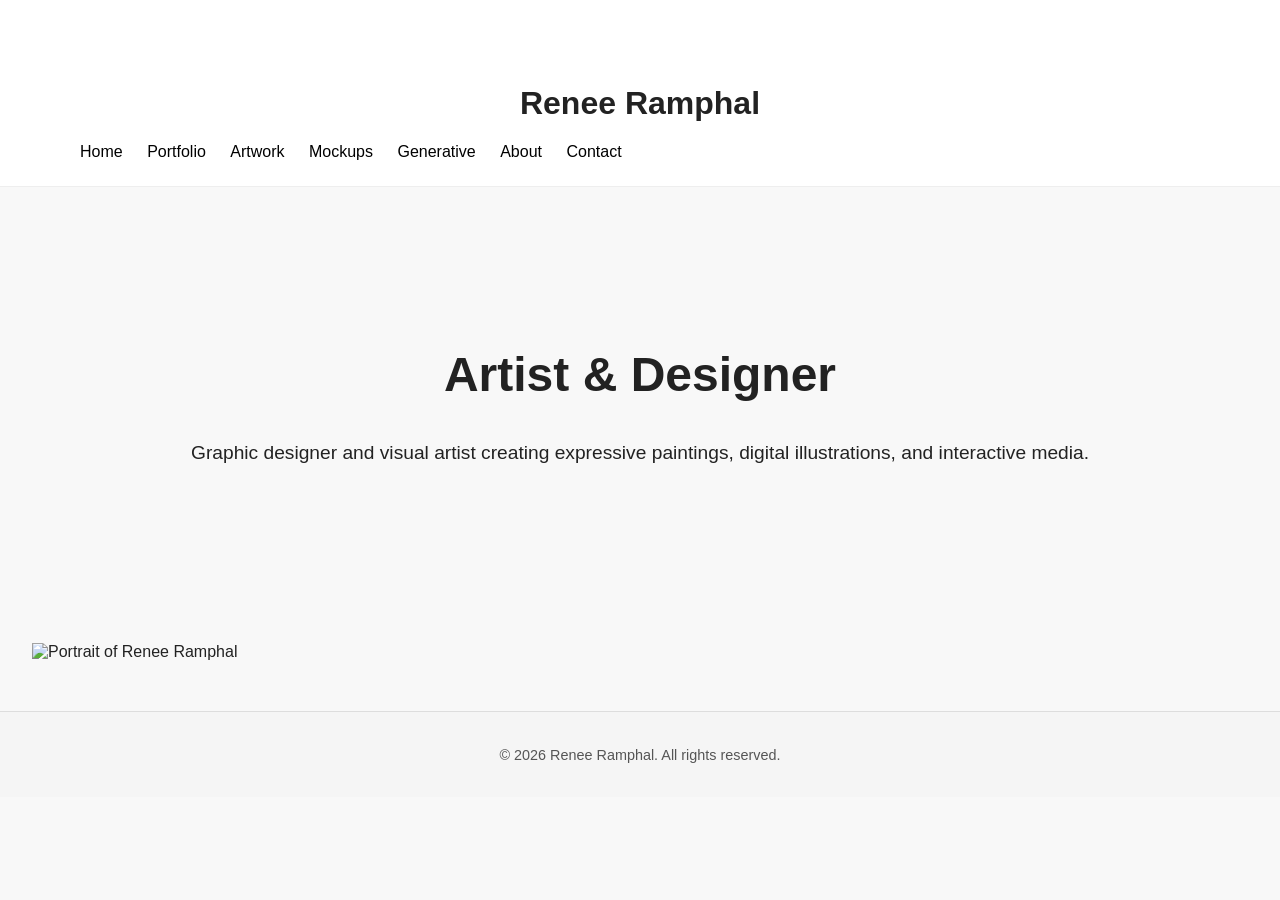
==== index.html @ 3d09b93d "Add files via upload" ====
<!DOCTYPE html>
<html lang="en">
<head>
    <meta charset="UTF-8">
    <meta name="viewport" content="width=device-width, initial-scale=1.0">
    <title> Renee Ramphal | Artist</title>
    <link rel="stylesheet" href="css/style.css">
</head>

<body>

<header>
    <h1>Renee Ramphal</h1>
    <nav>
        <a href="index.html">Home</a>
        <a href="portfolio.html">Portfolio</a>
        <a href="artworks.html">Artwork</a>
        <a href="mockups.html">Mockups</a>
        <a href="generative.html">Generative</a>
        <a href="about.html">About</a>
        <a href="contact.html">Contact</a>
    </nav>
</header>

<section class="hero">
    <h2>Artist & Designer</h2>
<p>Graphic designer and visual artist creating expressive paintings, digital illustrations, and interactive media.</p>
</section>
<section class="hero-image">
    <img src="images/artfitti_logo_BUBBLE2-14 copy.jpg" alt="Portrait of Renee Ramphal">





</section>
<footer>
    <p>&copy; 2026 Renee Ramphal. All rights reserved.</p>
</footer>

<script src="js/script.js"></script>

</body>
</html>
---- css/style.css ----
body{
    margin:0;
    font-family:Arial, sans-serif;
    background:#f8f8f8;
    color:#222;
}

header{
    position:sticky;
    top:0;
    background:white;
    z-index:1000;
    padding:25px 60px;
    border-bottom:1px solid #eee;
}

nav a{
    text-decoration:none;
    color:black;
    margin-left:20px;
}

.hero{
    text-align:center;
    padding:120px 20px;
}

.hero h2{
    font-size:3rem;
}

.hero p{
    font-size:1.2rem;
}

.large{
    transform:scale(1.2);
    transition:.3s;
}

.card img{
    display: block;
    margin: 0 auto;
}

.gallery{

display:grid;

grid-template-columns:
repeat(auto-fit,minmax(320px,1fr));

gap:40px;

padding:80px;
}

.card img{

width:100%;

display:block;

transition:.4s;
}

.card:hover img{

transform:scale(1.04);

}

.contact {
    max-width: 700px;
    margin: 80px auto;
    padding: 20px;
    text-align: center;
}

.contact h2 {
    font-size: 2.5rem;
    margin-bottom: 20px;
}

.contact p {
    margin-bottom: 30px;
    line-height: 1.6;
}

.contact-info {
    margin-bottom: 40px;
}

form {
    display: flex;
    flex-direction: column;
    gap: 20px;
}

label {
    text-align: left;
    font-weight: bold;
}

input,
textarea {
    padding: 15px;
    border: 1px solid #ccc;
    font-size: 1rem;
    border-radius: 6px;
}

button {
    padding: 15px;
    border: none;
    background: black;
    color: white;
    cursor: pointer;
    font-size: 1rem;
    transition: 0.3s;
}

button:hover {
    background: #555;
}

.gallery {
    display: grid;
    grid-template-columns: repeat(3, 1fr);
    gap: 40px;
    max-width: 1500px;
    margin: 80px auto;
    padding: 0 40px;
}

.card img {
    width: 100%;
    height: auto;
    display: block;
}

.about{
    max-width:1200px;
    margin:80px auto;
    padding:0 40px;

    display:grid;
    grid-template-columns:700px 1fr;
    gap:60px;
    align-items:center;
}

.about-image img{
    width:100%;
    border-radius:10px;
    display:block;
}

.about-text h2{
    font-size:2.5rem;
    margin-bottom:20px;
}

.about-text p{
    font-size:1.1rem;
    line-height:1.8;
    margin-bottom:20px;
}

@media(max-width:768px){

.about{
    grid-template-columns:1fr;
    text-align:center;
}

.about-image{
    max-width:300px;
    margin:auto;
}

}

.lightbox{
    display:none;
    position:fixed;
    top:0;
    left:0;
    width:100%;
    height:100%;
    background:rgba(0,0,0,.9);
    justify-content:center;
    align-items:center;
    z-index:1000;
}

.lightbox img{
    max-width:90%;
    max-height:90%;
    border-radius:8px;
}

.close{
    position:absolute;
    top:25px;
    right:40px;
    color:white;
    font-size:45px;
    cursor:pointer;
    font-family:Arial, sans-serif;
}

.gallery img{
    cursor:pointer;
    transition:transform .3s ease;
}

.gallery img:hover{
    transform:scale(1.03);
}

h1 {
    text-align: center;
    margin-top: 60px;
}

body > p {
    text-align: center;
    max-width: 700px;
    margin: 20px auto 50px;
    line-height: 1.7;
}

.text {
    max-width: 700px;
    margin: 40px auto;
    text-align: center;
    line-height: 1.6;
}

.footer {
    max-width: 700px;
    margin: 40px auto;
    text-align: center;
    line-height: 1.6;
}

.hero-image {
    display: flex;
    justify-content: center;
    margin: 40px auto;
}

.hero-image img {
    width: 95vw;
    max-width: 1400px;
    height: auto;
    display: block;
}

.canvas-container {
    display: flex;
    justify-content: center;
    align-items: flex-start;
    gap: 30px;
    margin: 40px auto;
}

canvas {
    border: 2px solid #ccc;
    width: 1000px;
    height: 700px;
}
footer {
    text-align: center;
    padding: 20px;
    margin-top: 50px;
    background-color: #f5f5f5;
    color: #555;
    font-size: 0.9rem;
    border-top: 1px solid #ddd;
}
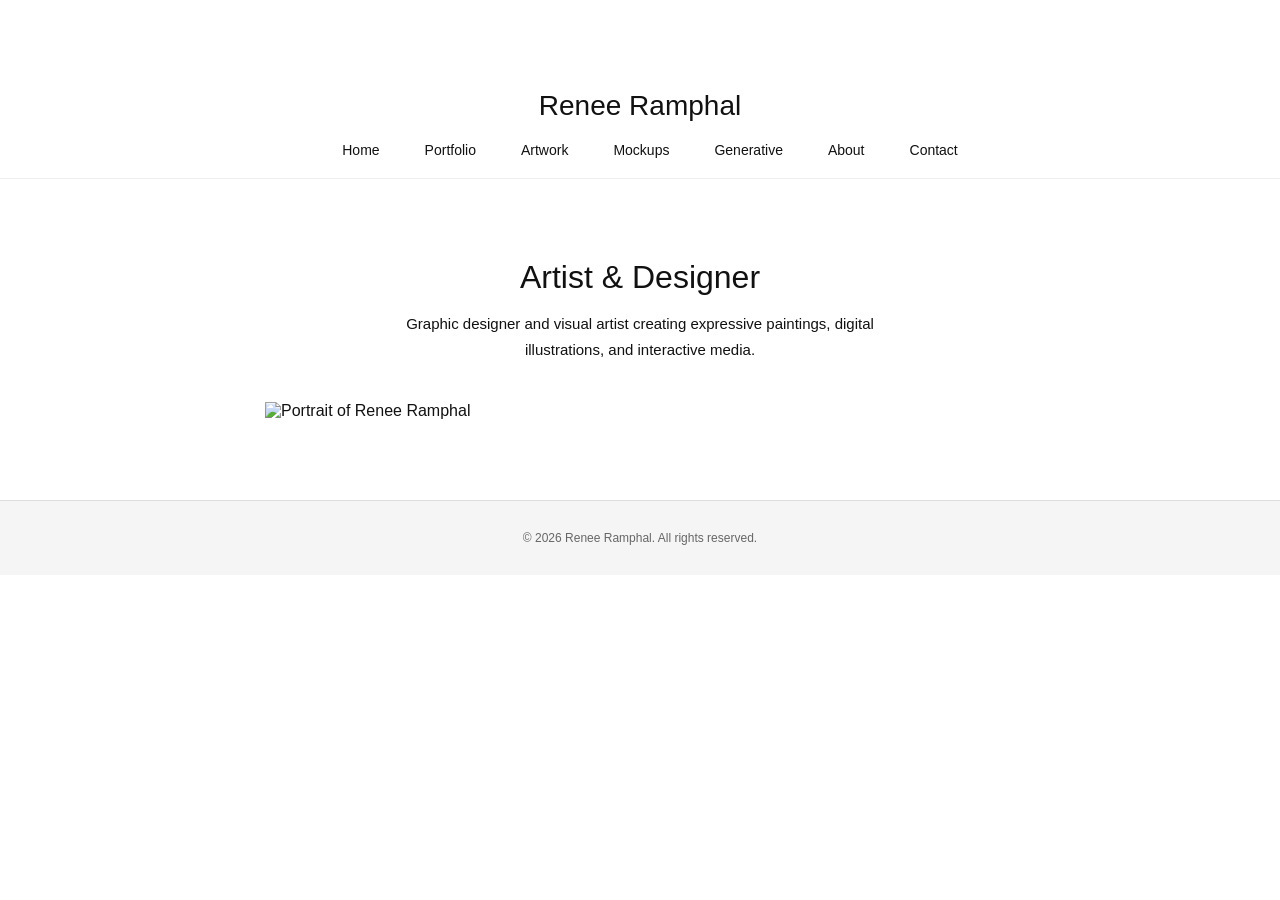
==== commit eb681259: "Add files via upload" ====
--- a/index.html
+++ b/index.html
@@ -26,8 +26,8 @@
     <h2>Artist & Designer</h2>
 <p>Graphic designer and visual artist creating expressive paintings, digital illustrations, and interactive media.</p>
 </section>
-<section class="hero-image">
-    <img src="images/artfitti_logo_BUBBLE2-14 copy.jpg" alt="Portrait of Renee Ramphal">
+<section class="hero-image img">
+    <img src="https://res.cloudinary.com/igc7mcmc/image/upload/v1788726112/artfitti_logo_BUBBLE2-11_jjxijv.png" alt="Portrait of Renee Ramphal">
 
 
 
--- a/css/style.css
+++ b/css/style.css
@@ -279,4 +279,133 @@
     color: #555;
     font-size: 0.9rem;
     border-top: 1px solid #ddd;
+}
+
+/* Reset */
+* {
+    margin: 0;
+    padding: 0;
+    box-sizing: border-box;
+}
+
+body {
+    font-family: Arial, Helvetica, sans-serif;
+    background: #ffffff;
+    color: #111111;
+    min-height: 100vh;
+}
+
+/* Header */
+header {
+    width: 100%;
+    text-align: center;
+    padding: 30px 20px 20px;
+}
+
+header h1 {
+    font-size: 28px;
+    font-weight: 400;
+    margin-bottom: 20px;
+}
+
+/* Navigation */
+nav {
+    display: flex;
+    justify-content: center;
+    align-items: center;
+    gap: 25px;
+    flex-wrap: wrap;
+}
+
+nav a {
+    text-decoration: none;
+    color: #111111;
+    font-size: 14px;
+    font-weight: 400;
+}
+
+nav a:hover {
+    opacity: 0.5;
+}
+
+/* Hero section */
+.hero {
+    max-width: 650px;
+    margin: 80px auto 40px;
+    padding: 0 20px;
+    text-align: center;
+}
+
+.hero h2 {
+    font-size: 32px;
+    font-weight: 400;
+    margin-bottom: 15px;
+}
+
+.hero p {
+    font-size: 15px;
+    line-height: 1.7;
+    max-width: 550px;
+    margin: 0 auto;
+}
+
+/* Hero image */
+.hero-image {
+    width: 100%;
+    display: flex;
+    justify-content: center;
+    align-items: center;
+    margin: 40px auto 80px;
+    padding: 0 20px;
+}
+
+.hero-image img {
+    display: block;
+    width: 750px;
+    max-width: 120%;
+    height: auto;
+}
+
+/* Footer */
+footer {
+    text-align: center;
+    padding: 30px 20px;
+    font-size: 12px;
+    color: #666666;
+}
+
+/* Mobile */
+@media (max-width: 600px) {
+
+    header {
+        padding-top: 25px;
+    }
+
+    header h1 {
+        font-size: 24px;
+    }
+
+    nav {
+        gap: 15px;
+    }
+
+    nav a {
+        font-size: 13px;
+    }
+
+    .hero {
+        margin-top: 60px;
+    }
+
+    .hero h2 {
+        font-size: 26px;
+    }
+
+    .hero p {
+        font-size: 14px;
+    }
+
+    .hero-image img {
+        width: 220px;
+    }
 }
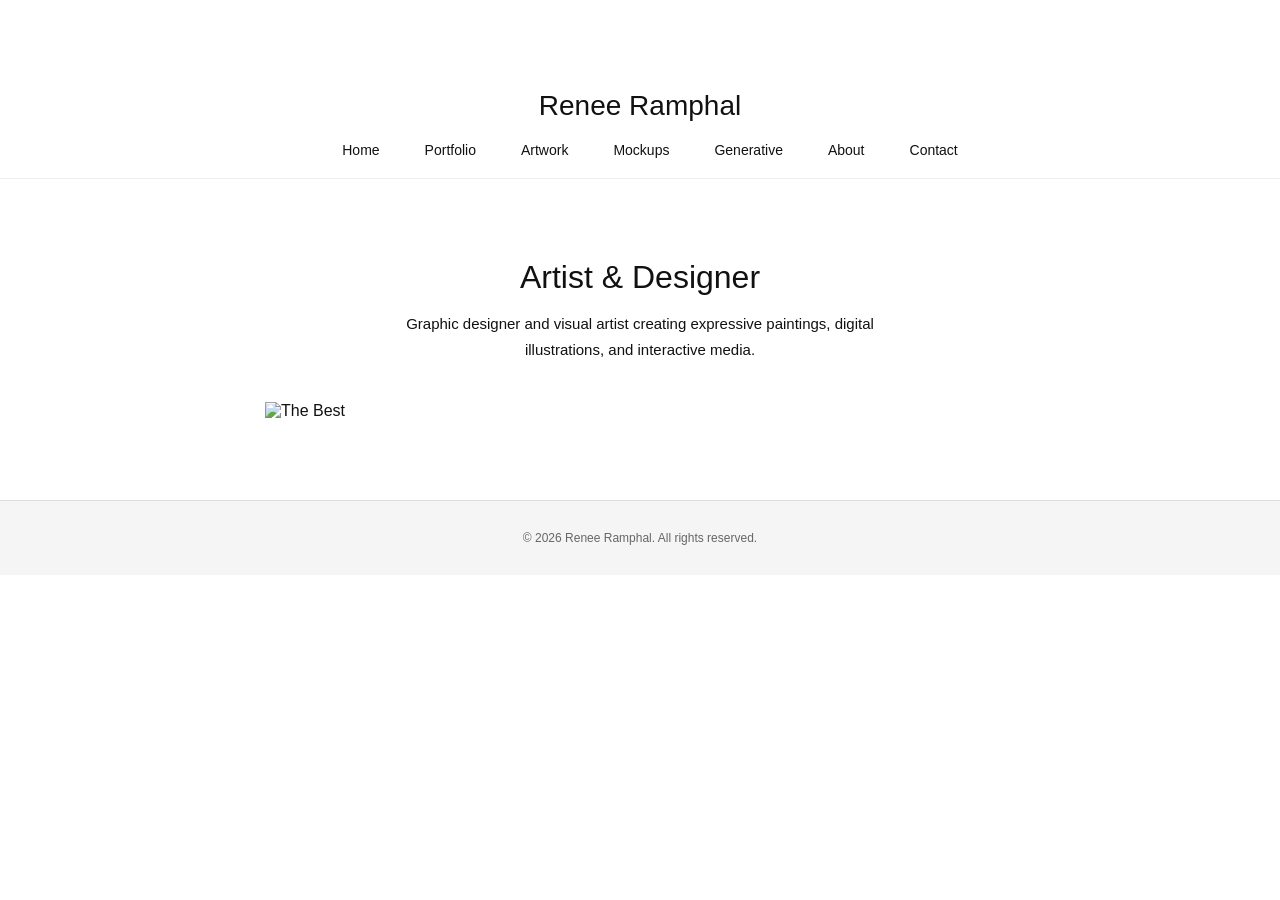
==== commit 7c56a9fe: "Add files via upload" ====
--- a/index.html
+++ b/index.html
@@ -26,8 +26,8 @@
     <h2>Artist & Designer</h2>
 <p>Graphic designer and visual artist creating expressive paintings, digital illustrations, and interactive media.</p>
 </section>
-<section class="hero-image img">
-    <img src="https://res.cloudinary.com/igc7mcmc/image/upload/v1788726112/artfitti_logo_BUBBLE2-11_jjxijv.png" alt="Portrait of Renee Ramphal">
+<section class="hero-image">
+    <img src="https://res.cloudinary.com/igc7mcmc/image/upload/v1788732485/IMG_2458_3_jdn7ls.jpg" alt="The Best">
 
 
 
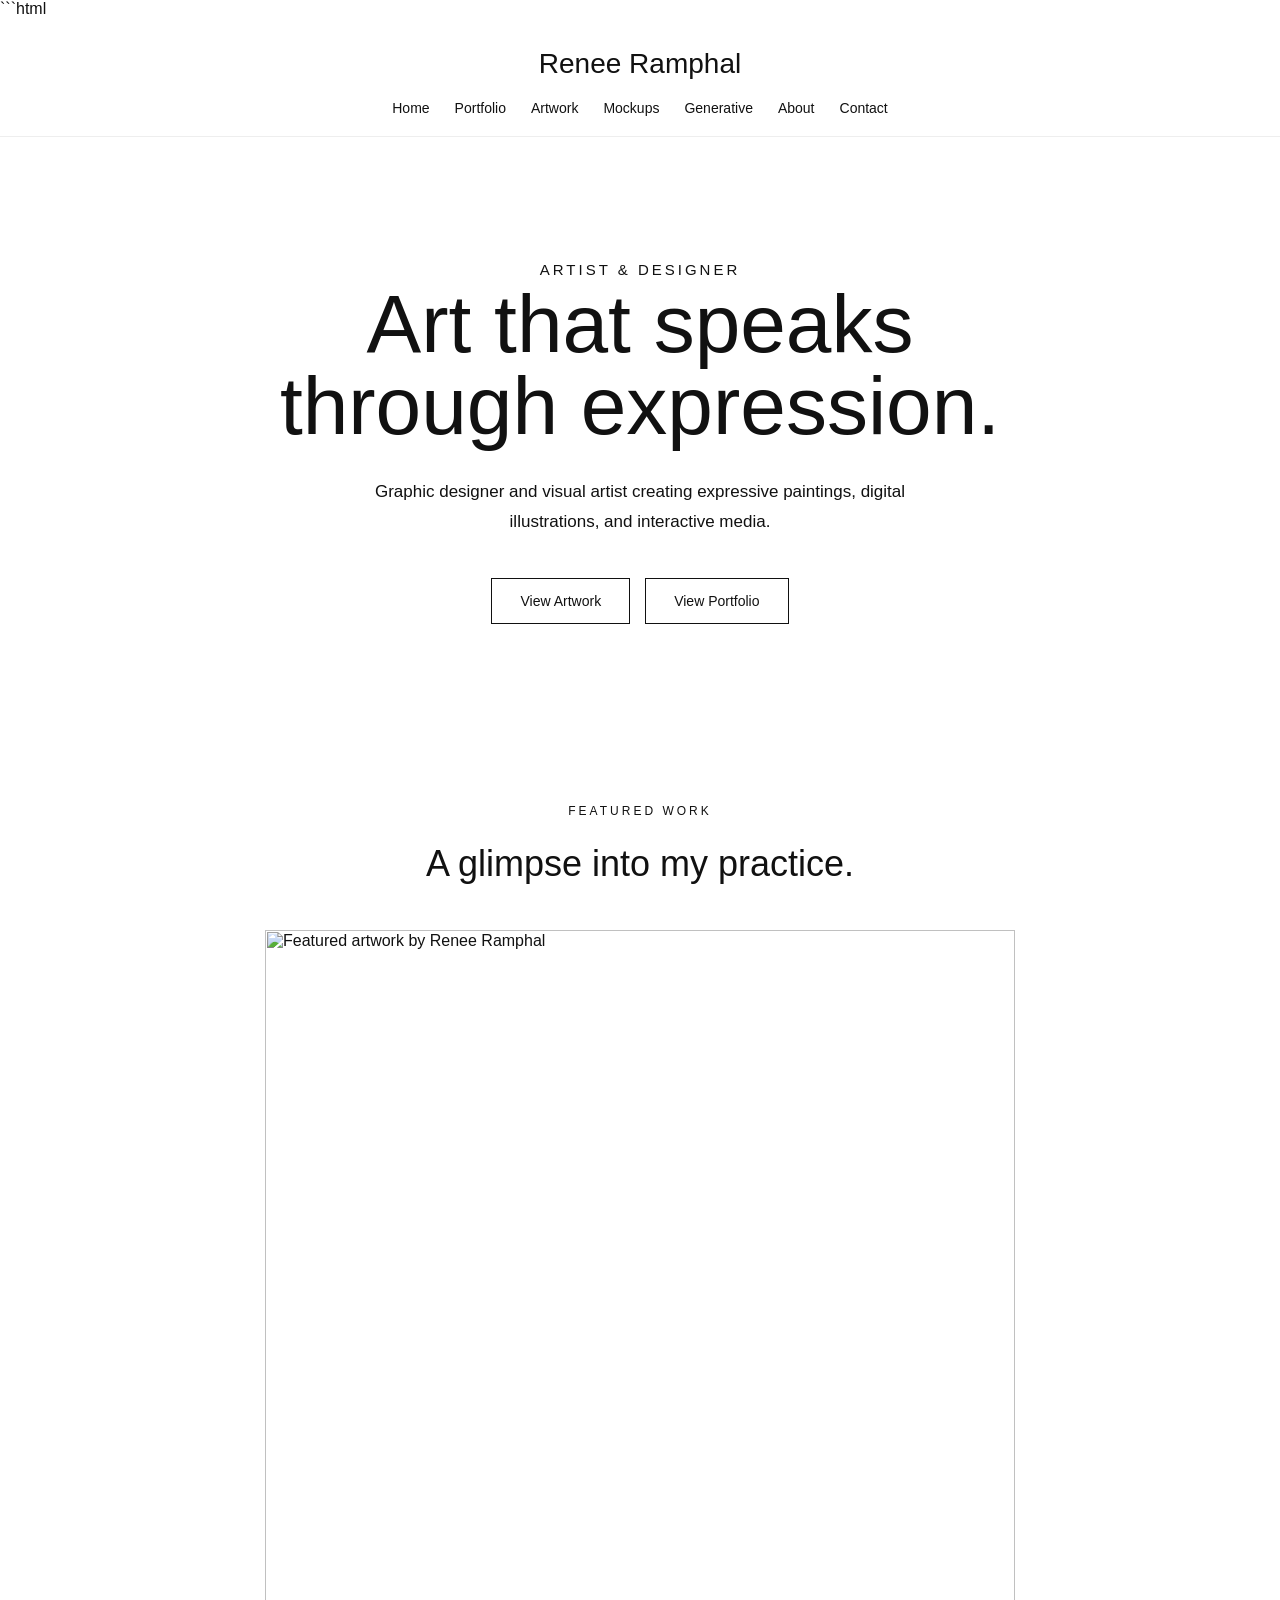
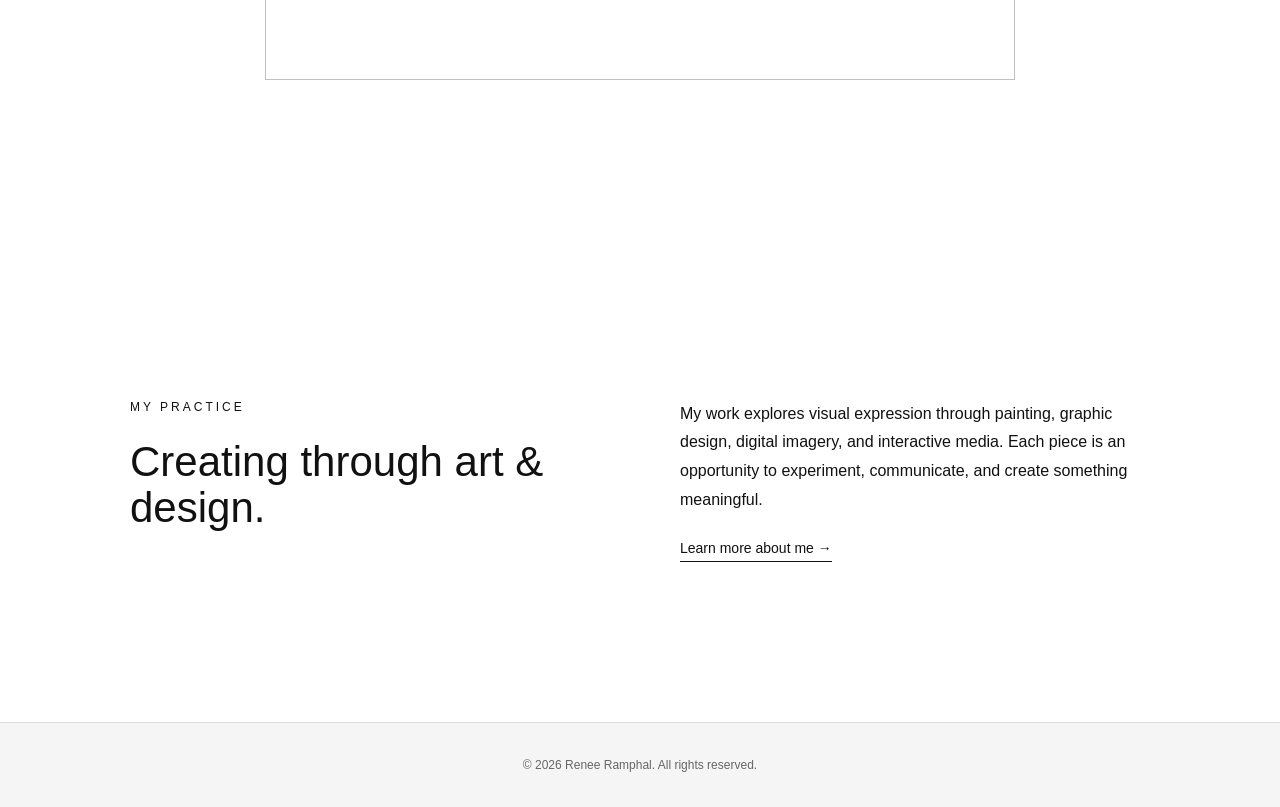
==== commit 79611fc9: "Add files via upload" ====
--- a/index.html
+++ b/index.html
@@ -1,9 +1,13 @@
+```html
 <!DOCTYPE html>
 <html lang="en">
+
 <head>
     <meta charset="UTF-8">
     <meta name="viewport" content="width=device-width, initial-scale=1.0">
-    <title> Renee Ramphal | Artist</title>
+
+    <title>Renee Ramphal | Artist & Designer</title>
+
     <link rel="stylesheet" href="css/style.css">
 </head>
 
@@ -11,6 +15,7 @@
 
 <header>
     <h1>Renee Ramphal</h1>
+
     <nav>
         <a href="index.html">Home</a>
         <a href="portfolio.html">Portfolio</a>
@@ -22,23 +27,79 @@
     </nav>
 </header>
 
-<section class="hero">
-    <h2>Artist & Designer</h2>
-<p>Graphic designer and visual artist creating expressive paintings, digital illustrations, and interactive media.</p>
-</section>
-<section class="hero-image">
-    <img src="https://res.cloudinary.com/igc7mcmc/image/upload/v1788732485/IMG_2458_3_jdn7ls.jpg" alt="The Best">
+
+<main>
+
+    <!-- INTRO -->
+    <section class="hero">
+
+        <div class="hero-text">
+            <p class="eyebrow">ARTIST & DESIGNER</p>
+
+            <h2>Art that speaks<br>through expression.</h2>
+
+            <p>
+                Graphic designer and visual artist creating expressive
+                paintings, digital illustrations, and interactive media.
+            </p>
+
+            <div class="hero-buttons">
+                <a href="artworks.html" class="button">View Artwork</a>
+                <a href="portfolio.html" class="button secondary">View Portfolio</a>
+            </div>
+        </div>
+
+    </section>
 
 
+    <!-- FEATURED ARTWORK -->
+    <section class="featured-art">
+
+        <div class="section-heading">
+            <p class="eyebrow">FEATURED WORK</p>
+            <h2>A glimpse into my practice.</h2>
+        </div>
+
+        <div class="hero-image">
+            <img 
+                src="https://res.cloudinary.com/igc7mcmc/image/upload/v1788732485/IMG_2458_3_jdn7ls.jpg"
+                alt="Featured artwork by Renee Ramphal">
+        </div>
+
+    </section>
 
 
+    <!-- ABOUT PREVIEW -->
+    <section class="home-about">
 
-</section>
+        <div>
+            <p class="eyebrow">MY PRACTICE</p>
+            <h2>Creating through art & design.</h2>
+        </div>
+
+        <div>
+            <p>
+                My work explores visual expression through painting,
+                graphic design, digital imagery, and interactive media.
+                Each piece is an opportunity to experiment, communicate,
+                and create something meaningful.
+            </p>
+
+            <a href="about.html" class="text-link">Learn more about me →</a>
+        </div>
+
+    </section>
+
+</main>
+
+
 <footer>
     <p>&copy; 2026 Renee Ramphal. All rights reserved.</p>
 </footer>
 
+
 <script src="js/script.js"></script>
 
 </body>
-</html>+</html>
+
--- a/css/style.css
+++ b/css/style.css
@@ -1,128 +1,121 @@
-body{
-    margin:0;
-    font-family:Arial, sans-serif;
-    background:#f8f8f8;
-    color:#222;
-}
-
-header{
-    position:sticky;
-    top:0;
-    background:white;
-    z-index:1000;
-    padding:25px 60px;
-    border-bottom:1px solid #eee;
-}
-
-nav a{
-    text-decoration:none;
-    color:black;
-    margin-left:20px;
-}
-
-.hero{
-    text-align:center;
-    padding:120px 20px;
-}
-
-.hero h2{
-    font-size:3rem;
-}
-
-.hero p{
-    font-size:1.2rem;
-}
-
-.large{
-    transform:scale(1.2);
-    transition:.3s;
-}
-
-.card img{
+
+
+/* ========================================
+   RESET
+======================================== */
+
+* {
+    margin: 0;
+    padding: 0;
+    box-sizing: border-box;
+}
+
+
+/* ========================================
+   BODY
+======================================== */
+
+body {
+    font-family: Arial, Helvetica, sans-serif;
+    background: #ffffff;
+    color: #111111;
+    min-height: 100vh;
+}
+
+
+/* ========================================
+   HEADER
+======================================== */
+
+header {
+    width: 100%;
+    text-align: center;
+    padding: 30px 20px 20px;
+    background: #ffffff;
+    border-bottom: 1px solid #eee;
+}
+
+header h1 {
+    font-size: 28px;
+    font-weight: 400;
+    margin-bottom: 20px;
+}
+
+
+/* ========================================
+   NAVIGATION
+======================================== */
+
+nav {
+    display: flex;
+    justify-content: center;
+    align-items: center;
+    gap: 25px;
+    flex-wrap: wrap;
+}
+
+nav a {
+    text-decoration: none;
+    color: #111111;
+    font-size: 14px;
+    font-weight: 400;
+    transition: opacity 0.3s ease;
+}
+
+nav a:hover {
+    opacity: 0.5;
+}
+
+
+/* ========================================
+   HERO
+======================================== */
+
+.hero {
+    max-width: 650px;
+    margin: 80px auto 40px;
+    padding: 0 20px;
+    text-align: center;
+}
+
+.hero h2 {
+    font-size: 32px;
+    font-weight: 400;
+    margin-bottom: 15px;
+}
+
+.hero p {
+    font-size: 15px;
+    line-height: 1.7;
+    max-width: 550px;
+    margin: 0 auto;
+}
+
+
+/* ========================================
+   HERO IMAGE / HOME PAGE
+======================================== */
+
+.hero-image {
+    width: 100%;
+    display: flex;
+    justify-content: center;
+    align-items: center;
+    margin: 40px auto 80px;
+    padding: 0 20px;
+}
+
+.hero-image img {
     display: block;
-    margin: 0 auto;
-}
-
-.gallery{
-
-display:grid;
-
-grid-template-columns:
-repeat(auto-fit,minmax(320px,1fr));
-
-gap:40px;
-
-padding:80px;
-}
-
-.card img{
-
-width:100%;
-
-display:block;
-
-transition:.4s;
-}
-
-.card:hover img{
-
-transform:scale(1.04);
-
-}
-
-.contact {
-    max-width: 700px;
-    margin: 80px auto;
-    padding: 20px;
-    text-align: center;
-}
-
-.contact h2 {
-    font-size: 2.5rem;
-    margin-bottom: 20px;
-}
-
-.contact p {
-    margin-bottom: 30px;
-    line-height: 1.6;
-}
-
-.contact-info {
-    margin-bottom: 40px;
-}
-
-form {
-    display: flex;
-    flex-direction: column;
-    gap: 20px;
-}
-
-label {
-    text-align: left;
-    font-weight: bold;
-}
-
-input,
-textarea {
-    padding: 15px;
-    border: 1px solid #ccc;
-    font-size: 1rem;
-    border-radius: 6px;
-}
-
-button {
-    padding: 15px;
-    border: none;
-    background: black;
-    color: white;
-    cursor: pointer;
-    font-size: 1rem;
-    transition: 0.3s;
-}
-
-button:hover {
-    background: #555;
-}
+    width: 750px;
+    max-width: 100%;
+    height: auto;
+}
+
+
+/* ========================================
+   GALLERY
+======================================== */
 
 .gallery {
     display: grid;
@@ -135,93 +128,201 @@
 
 .card img {
     width: 100%;
+    display: block;
+    transition: transform 0.4s ease;
+}
+
+.card:hover img {
+    transform: scale(1.04);
+}
+
+.gallery img {
+    cursor: pointer;
+    transition: transform 0.3s ease;
+}
+
+.gallery img:hover {
+    transform: scale(1.03);
+}
+
+
+/* ========================================
+   ABOUT PAGE
+======================================== */
+
+.about {
+    max-width: 1200px;
+    margin: 80px auto;
+    padding: 0 40px;
+
+    display: grid;
+    grid-template-columns: 700px 1fr;
+    gap: 60px;
+    align-items: center;
+}
+
+.about-image img {
+    width: 100%;
+    border-radius: 10px;
+    display: block;
+}
+
+.about-text h2 {
+    font-size: 2.5rem;
+    margin-bottom: 20px;
+}
+
+.about-text p {
+    font-size: 1.1rem;
+    line-height: 1.8;
+    margin-bottom: 20px;
+}
+
+
+/* ========================================
+   CONTACT PAGE
+======================================== */
+
+.contact {
+    max-width: 700px;
+    margin: 80px auto;
+    padding: 20px;
+    text-align: center;
+}
+
+.contact h2 {
+    font-size: 2.5rem;
+    margin-bottom: 20px;
+}
+
+.contact p {
+    margin-bottom: 30px;
+    line-height: 1.6;
+}
+
+.contact-info {
+    margin-bottom: 40px;
+}
+
+
+/* ========================================
+   CONTACT FORM
+======================================== */
+
+form {
+    display: flex;
+    flex-direction: column;
+    gap: 20px;
+}
+
+label {
+    text-align: left;
+    font-weight: bold;
+}
+
+input,
+textarea {
+    padding: 15px;
+    border: 1px solid #ccc;
+    font-size: 1rem;
+    border-radius: 6px;
+    font-family: Arial, Helvetica, sans-serif;
+}
+
+textarea {
+    min-height: 150px;
+    resize: vertical;
+}
+
+button {
+    padding: 15px;
+    border: none;
+    background: #000000;
+    color: #ffffff;
+    cursor: pointer;
+    font-size: 1rem;
+    transition: background 0.3s ease;
+}
+
+button:hover {
+    background: #555555;
+}
+
+
+/* ========================================
+   GENERATIVE ART
+======================================== */
+
+.generative-container {
+    display: flex;
+    flex-direction: column;
+    align-items: center;
+    gap: 40px;
+
+    width: 100%;
+    max-width: 900px;
+
+    margin: 60px auto;
+    padding: 0 20px;
+}
+
+.generative-container canvas {
+    display: block;
+
+    width: 700px;
+    max-width: 100%;
     height: auto;
-    display: block;
-}
-
-.about{
-    max-width:1200px;
-    margin:80px auto;
-    padding:0 40px;
-
-    display:grid;
-    grid-template-columns:700px 1fr;
-    gap:60px;
-    align-items:center;
-}
-
-.about-image img{
-    width:100%;
-    border-radius:10px;
-    display:block;
-}
-
-.about-text h2{
-    font-size:2.5rem;
-    margin-bottom:20px;
-}
-
-.about-text p{
-    font-size:1.1rem;
-    line-height:1.8;
-    margin-bottom:20px;
-}
-
-@media(max-width:768px){
-
-.about{
-    grid-template-columns:1fr;
-    text-align:center;
-}
-
-.about-image{
-    max-width:300px;
-    margin:auto;
-}
-
-}
-
-.lightbox{
-    display:none;
-    position:fixed;
-    top:0;
-    left:0;
-    width:100%;
-    height:100%;
-    background:rgba(0,0,0,.9);
-    justify-content:center;
-    align-items:center;
-    z-index:1000;
-}
-
-.lightbox img{
-    max-width:90%;
-    max-height:90%;
-    border-radius:8px;
-}
-
-.close{
-    position:absolute;
-    top:25px;
-    right:40px;
-    color:white;
-    font-size:45px;
-    cursor:pointer;
-    font-family:Arial, sans-serif;
-}
-
-.gallery img{
-    cursor:pointer;
-    transition:transform .3s ease;
-}
-
-.gallery img:hover{
-    transform:scale(1.03);
-}
+
+    border: 2px solid #ccc;
+}
+
+
+/* ========================================
+   LIGHTBOX
+======================================== */
+
+.lightbox {
+    display: none;
+    position: fixed;
+    top: 0;
+    left: 0;
+
+    width: 100%;
+    height: 100%;
+
+    background: rgba(0, 0, 0, 0.9);
+
+    justify-content: center;
+    align-items: center;
+
+    z-index: 1000;
+}
+
+.lightbox img {
+    max-width: 90%;
+    max-height: 90%;
+    border-radius: 8px;
+}
+
+.close {
+    position: absolute;
+    top: 25px;
+    right: 40px;
+
+    color: white;
+    font-size: 45px;
+    cursor: pointer;
+
+    font-family: Arial, Helvetica, sans-serif;
+}
+
+
+/* ========================================
+   GENERAL TEXT
+======================================== */
 
 h1 {
     text-align: center;
-    margin-top: 60px;
 }
 
 body > p {
@@ -238,55 +339,133 @@
     line-height: 1.6;
 }
 
-.footer {
-    max-width: 700px;
-    margin: 40px auto;
-    text-align: center;
-    line-height: 1.6;
-}
-
-.hero-image {
-    display: flex;
-    justify-content: center;
-    margin: 40px auto;
-}
-
-.hero-image img {
-    width: 95vw;
-    max-width: 1400px;
-    height: auto;
-    display: block;
-}
-
-.canvas-container {
-    display: flex;
-    justify-content: center;
-    align-items: flex-start;
-    gap: 30px;
-    margin: 40px auto;
-}
-
-canvas {
-    border: 2px solid #ccc;
-    width: 1000px;
-    height: 700px;
-}
+
+/* ========================================
+   FOOTER
+======================================== */
+
 footer {
     text-align: center;
-    padding: 20px;
+    padding: 30px 20px;
     margin-top: 50px;
-    background-color: #f5f5f5;
-    color: #555;
-    font-size: 0.9rem;
+
+    font-size: 12px;
+    color: #666666;
+
+    background: #f5f5f5;
     border-top: 1px solid #ddd;
 }
 
-/* Reset */
+
+/* ========================================
+   MOBILE
+======================================== */
+
+@media (max-width: 768px) {
+
+    /* About */
+
+    .about {
+        grid-template-columns: 1fr;
+        text-align: center;
+        padding: 0 20px;
+    }
+
+    .about-image {
+        max-width: 300px;
+        margin: auto;
+    }
+
+    /* Gallery */
+
+    .gallery {
+        grid-template-columns: 1fr;
+        gap: 30px;
+        padding: 0 20px;
+    }
+
+    /* Generative Art */
+
+    .generative-container {
+        gap: 25px;
+        padding: 0 15px;
+    }
+
+    .generative-container canvas {
+        width: 100%;
+    }
+}
+
+
+@media (max-width: 600px) {
+
+    /* Header */
+
+    header {
+        padding-top: 25px;
+    }
+
+    header h1 {
+        font-size: 24px;
+    }
+
+    /* Navigation */
+
+    nav {
+        gap: 15px;
+    }
+
+    nav a {
+        font-size: 13px;
+    }
+
+    /* Hero */
+
+    .hero {
+        margin-top: 60px;
+    }
+
+    .hero h2 {
+        font-size: 26px;
+    }
+
+    .hero p {
+        font-size: 14px;
+    }
+
+    /* Hero Image */
+
+    .hero-image img {
+        width: 100%;
+        max-width: 500px;
+    }
+
+    /* About */
+
+    .about-text h2 {
+        font-size: 2rem;
+    }
+
+    .about-text p {
+        font-size: 1rem;
+    }
+}
+
+
+/* ========================================
+   RESET
+======================================== */
+
 * {
     margin: 0;
     padding: 0;
     box-sizing: border-box;
 }
+
+
+/* ========================================
+   BODY
+======================================== */
 
 body {
     font-family: Arial, Helvetica, sans-serif;
@@ -295,11 +474,17 @@
     min-height: 100vh;
 }
 
-/* Header */
+
+/* ========================================
+   HEADER
+======================================== */
+
 header {
     width: 100%;
     text-align: center;
     padding: 30px 20px 20px;
+    background: #ffffff;
+    border-bottom: 1px solid #eeeeee;
 }
 
 header h1 {
@@ -308,7 +493,11 @@
     margin-bottom: 20px;
 }
 
-/* Navigation */
+
+/* ========================================
+   NAVIGATION
+======================================== */
+
 nav {
     display: flex;
     justify-content: center;
@@ -318,67 +507,216 @@
 }
 
 nav a {
+    color: #111111;
     text-decoration: none;
-    color: #111111;
     font-size: 14px;
     font-weight: 400;
+    transition: opacity 0.3s ease;
 }
 
 nav a:hover {
     opacity: 0.5;
 }
 
-/* Hero section */
+
+/* ========================================
+   HERO / INTRO
+======================================== */
+
 .hero {
-    max-width: 650px;
-    margin: 80px auto 40px;
-    padding: 0 20px;
-    text-align: center;
-}
+    max-width: 850px;
+    margin: 0 auto;
+    padding: 120px 20px 100px;
+    text-align: center;
+}
+
+.hero-text {
+    width: 100%;
+}
+
+
+/* Small title above main heading */
+
+.eyebrow {
+    font-size: 12px;
+    letter-spacing: 3px;
+    font-weight: 400;
+    margin-bottom: 25px;
+}
+
+
+/* Main heading */
 
 .hero h2 {
-    font-size: 32px;
+    font-size: clamp(48px, 7vw, 82px);
+    line-height: 1;
     font-weight: 400;
-    margin-bottom: 15px;
-}
-
-.hero p {
-    font-size: 15px;
-    line-height: 1.7;
-    max-width: 550px;
+    margin-bottom: 30px;
+}
+
+
+/* Description */
+
+.hero p:not(.eyebrow) {
+    max-width: 600px;
     margin: 0 auto;
-}
-
-/* Hero image */
+    font-size: 17px;
+    line-height: 1.8;
+}
+
+
+/* ========================================
+   HERO BUTTONS
+======================================== */
+
+.hero-buttons {
+    display: flex;
+    justify-content: center;
+    gap: 15px;
+    margin-top: 40px;
+}
+
+.button {
+    display: inline-block;
+    padding: 14px 28px;
+    border: 1px solid #111111;
+    color: #111111;
+    text-decoration: none;
+    font-size: 14px;
+    transition: all 0.3s ease;
+}
+
+.button:hover {
+    background: #111111;
+    color: #ffffff;
+}
+
+.button.secondary {
+    background: #ffffff;
+}
+
+.button.secondary:hover {
+    background: #111111;
+    color: #ffffff;
+}
+
+
+/* ========================================
+   FEATURED ARTWORK
+======================================== */
+
+.featured-art {
+    max-width: 1200px;
+    margin: 0 auto;
+    padding: 80px 40px 120px;
+}
+
+
+/* Section heading */
+
+.section-heading {
+    text-align: center;
+    margin-bottom: 45px;
+}
+
+.section-heading h2 {
+    font-size: 36px;
+    font-weight: 400;
+    margin-top: 10px;
+}
+
+
+/* Featured image */
+
 .hero-image {
     width: 100%;
     display: flex;
     justify-content: center;
-    align-items: center;
-    margin: 40px auto 80px;
-    padding: 0 20px;
 }
 
 .hero-image img {
     display: block;
     width: 750px;
-    max-width: 120%;
+    max-width: 100%;
     height: auto;
 }
 
-/* Footer */
+
+/* ========================================
+   ABOUT / MY PRACTICE
+======================================== */
+
+.home-about {
+    max-width: 1100px;
+    margin: 0 auto;
+    padding: 120px 40px;
+
+    display: grid;
+    grid-template-columns: 1fr 1fr;
+    gap: 80px;
+    align-items: start;
+}
+
+.home-about h2 {
+    font-size: 42px;
+    line-height: 1.1;
+    font-weight: 400;
+    margin-top: 10px;
+}
+
+.home-about > div:last-child p {
+    font-size: 16px;
+    line-height: 1.8;
+    margin-bottom: 25px;
+    max-width: 500px;
+}
+
+
+/* About link */
+
+.text-link {
+    display: inline-block;
+    color: #111111;
+    text-decoration: none;
+    border-bottom: 1px solid #111111;
+    padding-bottom: 5px;
+    font-size: 14px;
+    transition: opacity 0.3s ease;
+}
+
+.text-link:hover {
+    opacity: 0.5;
+}
+
+
+/* ========================================
+   FOOTER
+======================================== */
+
 footer {
     text-align: center;
-    padding: 30px 20px;
+    padding: 35px 20px;
+    margin-top: 40px;
+    background: #f5f5f5;
+    border-top: 1px solid #dddddd;
+}
+
+footer p {
     font-size: 12px;
     color: #666666;
 }
 
-/* Mobile */
-@media (max-width: 600px) {
+
+/* ========================================
+   MOBILE
+======================================== */
+
+@media (max-width: 768px) {
+
+    /* Header */
 
     header {
-        padding-top: 25px;
+        padding: 25px 15px 20px;
     }
 
     header h1 {
@@ -393,19 +731,84 @@
         font-size: 13px;
     }
 
+
+    /* Hero */
+
     .hero {
-        margin-top: 60px;
+        padding: 80px 20px 70px;
     }
 
     .hero h2 {
-        font-size: 26px;
-    }
-
-    .hero p {
-        font-size: 14px;
+        font-size: 48px;
+    }
+
+    .hero p:not(.eyebrow) {
+        font-size: 15px;
+    }
+
+
+    /* Buttons */
+
+    .hero-buttons {
+        flex-direction: column;
+        align-items: center;
+    }
+
+    .button {
+        width: 200px;
+        text-align: center;
+    }
+
+
+    /* Featured artwork */
+
+    .featured-art {
+        padding: 60px 20px 80px;
+    }
+
+    .section-heading h2 {
+        font-size: 30px;
     }
 
     .hero-image img {
-        width: 220px;
-    }
-}+        width: 100%;
+    }
+
+
+    /* About */
+
+    .home-about {
+        grid-template-columns: 1fr;
+        gap: 40px;
+        padding: 80px 25px;
+    }
+
+    .home-about h2 {
+        font-size: 36px;
+    }
+}
+
+
+/* ========================================
+   SMALL PHONES
+======================================== */
+
+@media (max-width: 480px) {
+
+    .hero h2 {
+        font-size: 40px;
+    }
+
+    .hero {
+        padding-top: 65px;
+    }
+
+    .eyebrow {
+        font-size: 10px;
+        letter-spacing: 2px;
+    }
+
+    .home-about h2 {
+        font-size: 32px;
+    }
+}
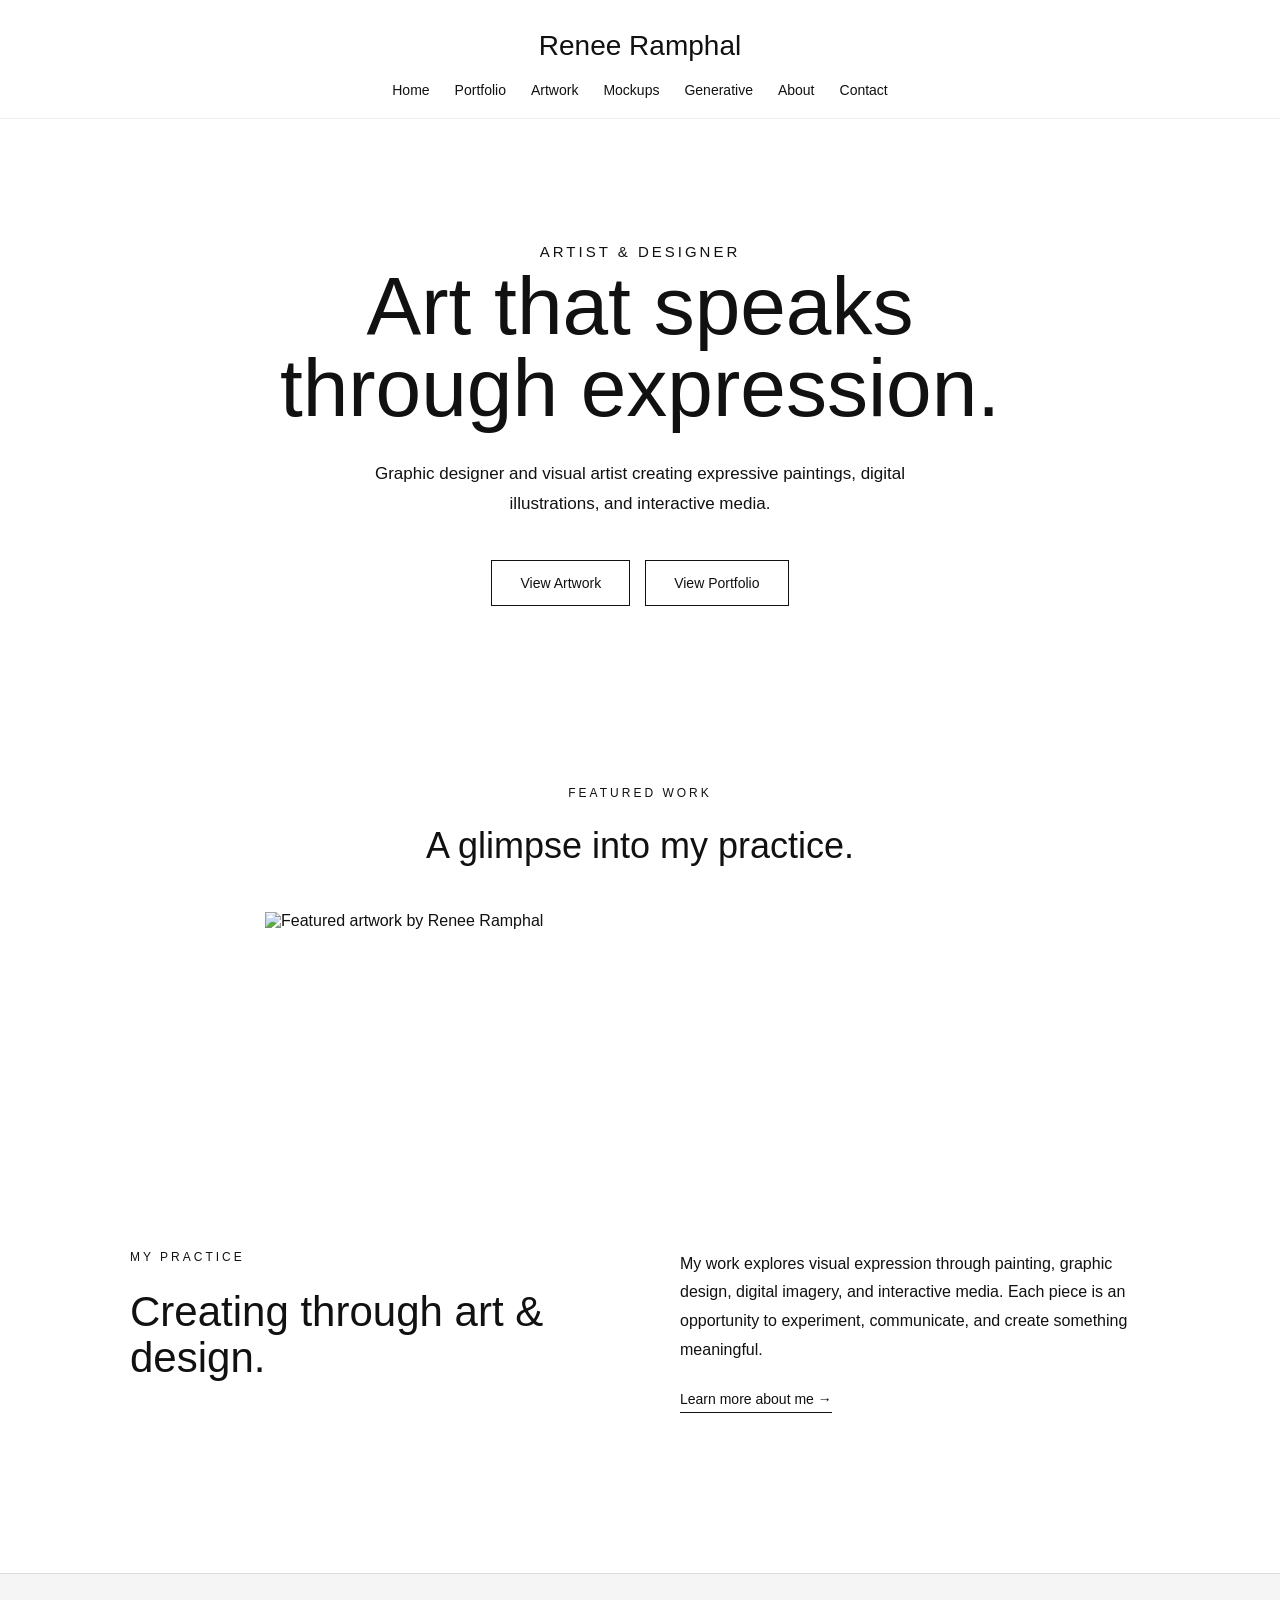
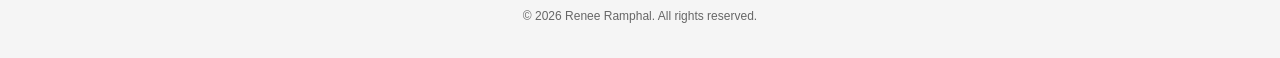
==== commit ccf6e644: "Update index.html" ====
--- a/index.html
+++ b/index.html
@@ -1,4 +1,4 @@
-```html
+
 <!DOCTYPE html>
 <html lang="en">
 
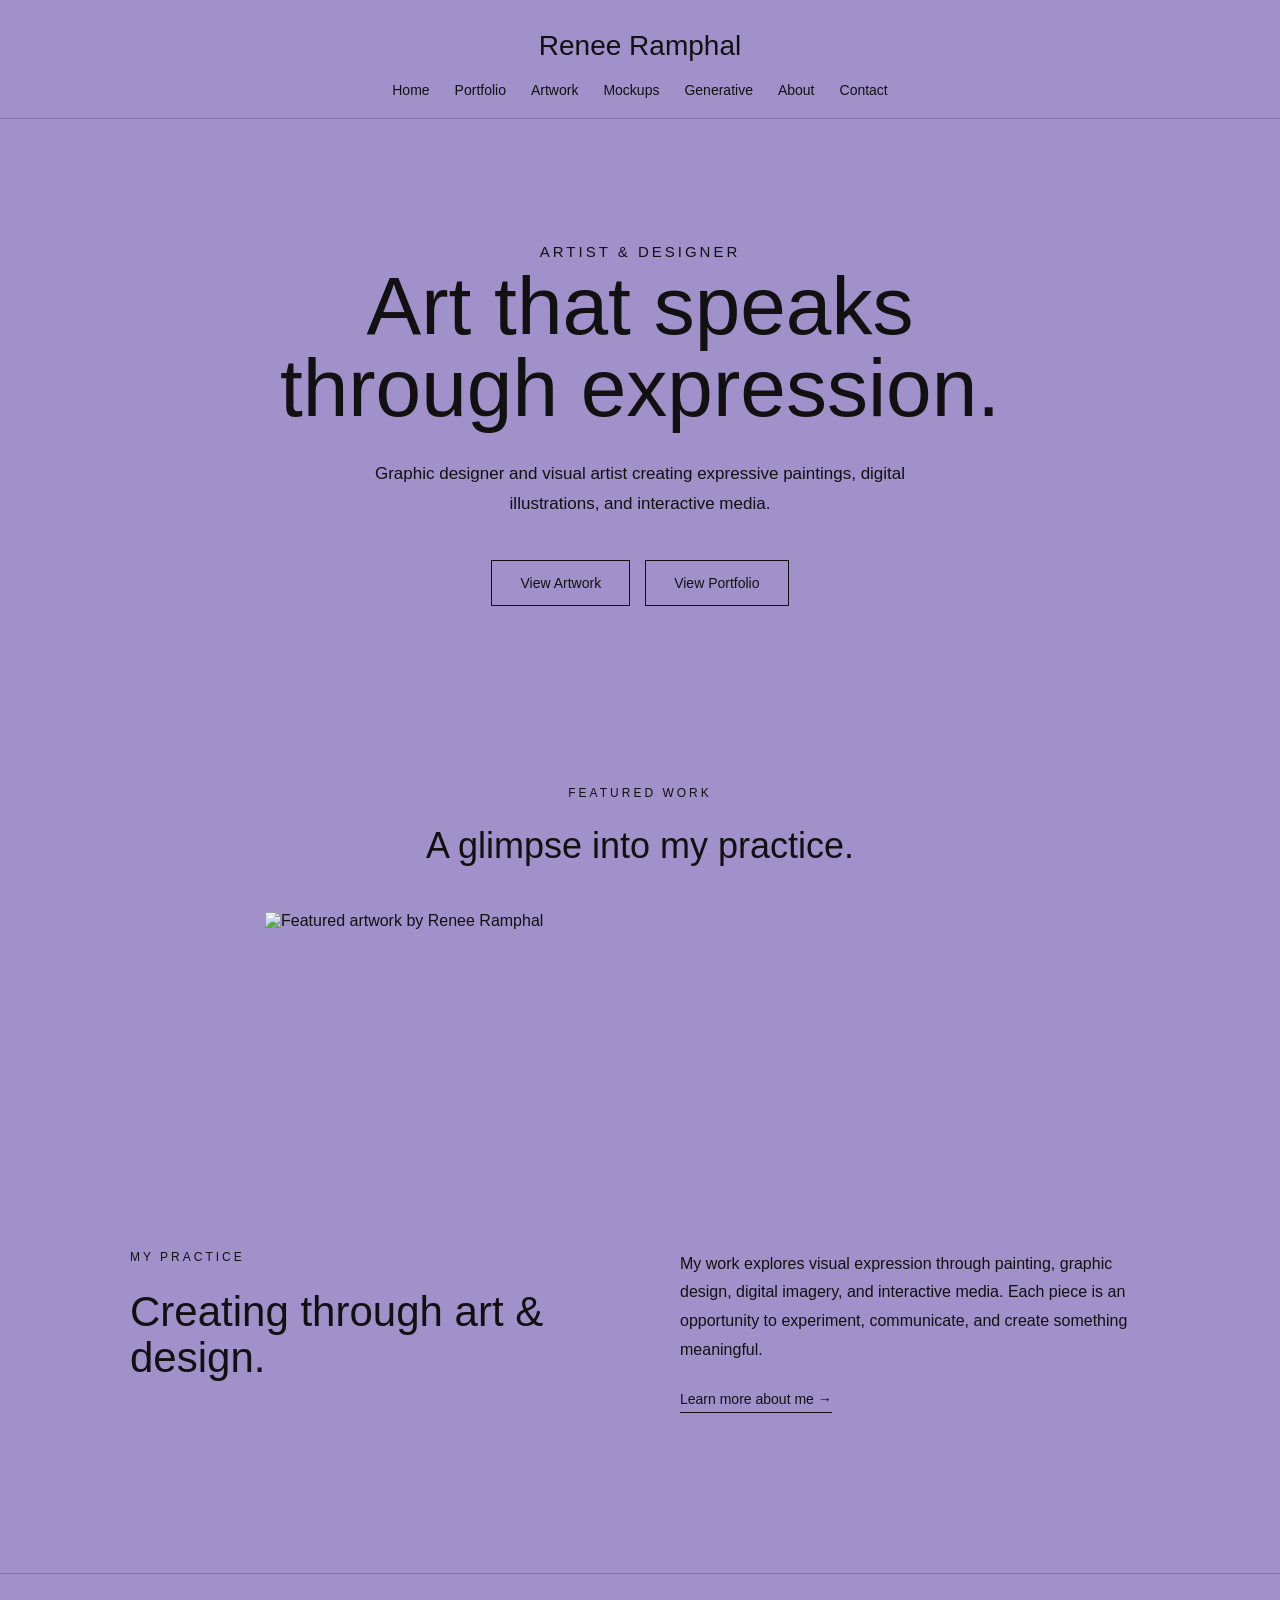
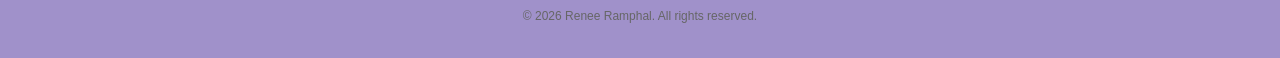
==== commit 6652a059: "Update index.html" ====
--- a/index.html
+++ b/index.html
@@ -11,7 +11,7 @@
     <link rel="stylesheet" href="css/style.css">
 </head>
 
-<body>
+<body class="home-page">
 
 <header>
     <h1>Renee Ramphal</h1>
@@ -62,7 +62,7 @@
 
         <div class="hero-image">
             <img 
-                src="https://res.cloudinary.com/igc7mcmc/image/upload/v1788732485/IMG_2458_3_jdn7ls.jpg"
+                src="https://res.cloudinary.com/igc7mcmc/image/upload/v1788753500/homePageArtfitti2_kxppcx.jpg"
                 alt="Featured artwork by Renee Ramphal">
         </div>
 
--- a/css/style.css
+++ b/css/style.css
@@ -1,4 +1,7 @@
 
+.home-page {
+    background: #a091ca;
+}
 
 /* ========================================
    RESET
@@ -812,3 +815,151 @@
         font-size: 32px;
     }
 }
+
+/* ========================================
+   PAGE INTRO
+======================================== */
+
+.page-intro {
+    max-width: 750px;
+    margin: 0 auto;
+    padding: 100px 20px 60px;
+    text-align: center;
+}
+
+.page-intro h2 {
+    font-size: clamp(40px, 6vw, 65px);
+    line-height: 1.05;
+    font-weight: 400;
+    margin-bottom: 25px;
+}
+
+.page-intro p:not(.eyebrow) {
+    max-width: 600px;
+    margin: 0 auto;
+    font-size: 16px;
+    line-height: 1.8;
+}
+
+
+/* ========================================
+   ARTWORK GALLERY
+======================================== */
+
+.gallery {
+    display: grid;
+    grid-template-columns: repeat(3, 1fr);
+    gap: 35px;
+
+    max-width: 1400px;
+    margin: 0 auto;
+    padding: 40px 40px 120px;
+}
+
+.card {
+    overflow: hidden;
+}
+
+.card img {
+    width: 100%;
+    height: auto;
+    display: block;
+
+    transition: transform 0.4s ease;
+}
+
+.card:hover img {
+    transform: scale(1.03);
+}
+
+
+/* ========================================
+   LIGHTBOX
+======================================== */
+
+.lightbox {
+    display: none;
+    position: fixed;
+
+    top: 0;
+    left: 0;
+
+    width: 100%;
+    height: 100%;
+
+    background: rgba(0, 0, 0, 0.9);
+
+    justify-content: center;
+    align-items: center;
+
+    z-index: 2000;
+}
+
+.lightbox img {
+    max-width: 90%;
+    max-height: 90%;
+    border-radius: 5px;
+}
+
+.close {
+    position: absolute;
+
+    top: 20px;
+    right: 35px;
+
+    color: white;
+    font-size: 45px;
+
+    cursor: pointer;
+}
+
+
+/* ========================================
+   MOBILE
+======================================== */
+
+@media (max-width: 900px) {
+
+    .gallery {
+        grid-template-columns: repeat(2, 1fr);
+        gap: 25px;
+        padding: 30px 25px 80px;
+    }
+
+}
+
+
+@media (max-width: 600px) {
+
+    .page-intro {
+        padding: 70px 20px 40px;
+    }
+
+    .page-intro h2 {
+        font-size: 38px;
+    }
+
+    .gallery {
+        grid-template-columns: 1fr;
+        gap: 25px;
+        padding: 20px 20px 70px;
+    }
+
+}
+.home-page .button.secondary {
+    background: transparent;
+}
+
+.home-page {
+    background: #a091ca;
+}
+
+.home-page header {
+    background: #a091ca;
+    border-bottom: 1px solid rgba(17, 17, 17, 0.2);
+}
+
+.home-page footer {
+    background: #a091ca;
+    border-top: 1px solid rgba(17, 17, 17, 0.2);
+}
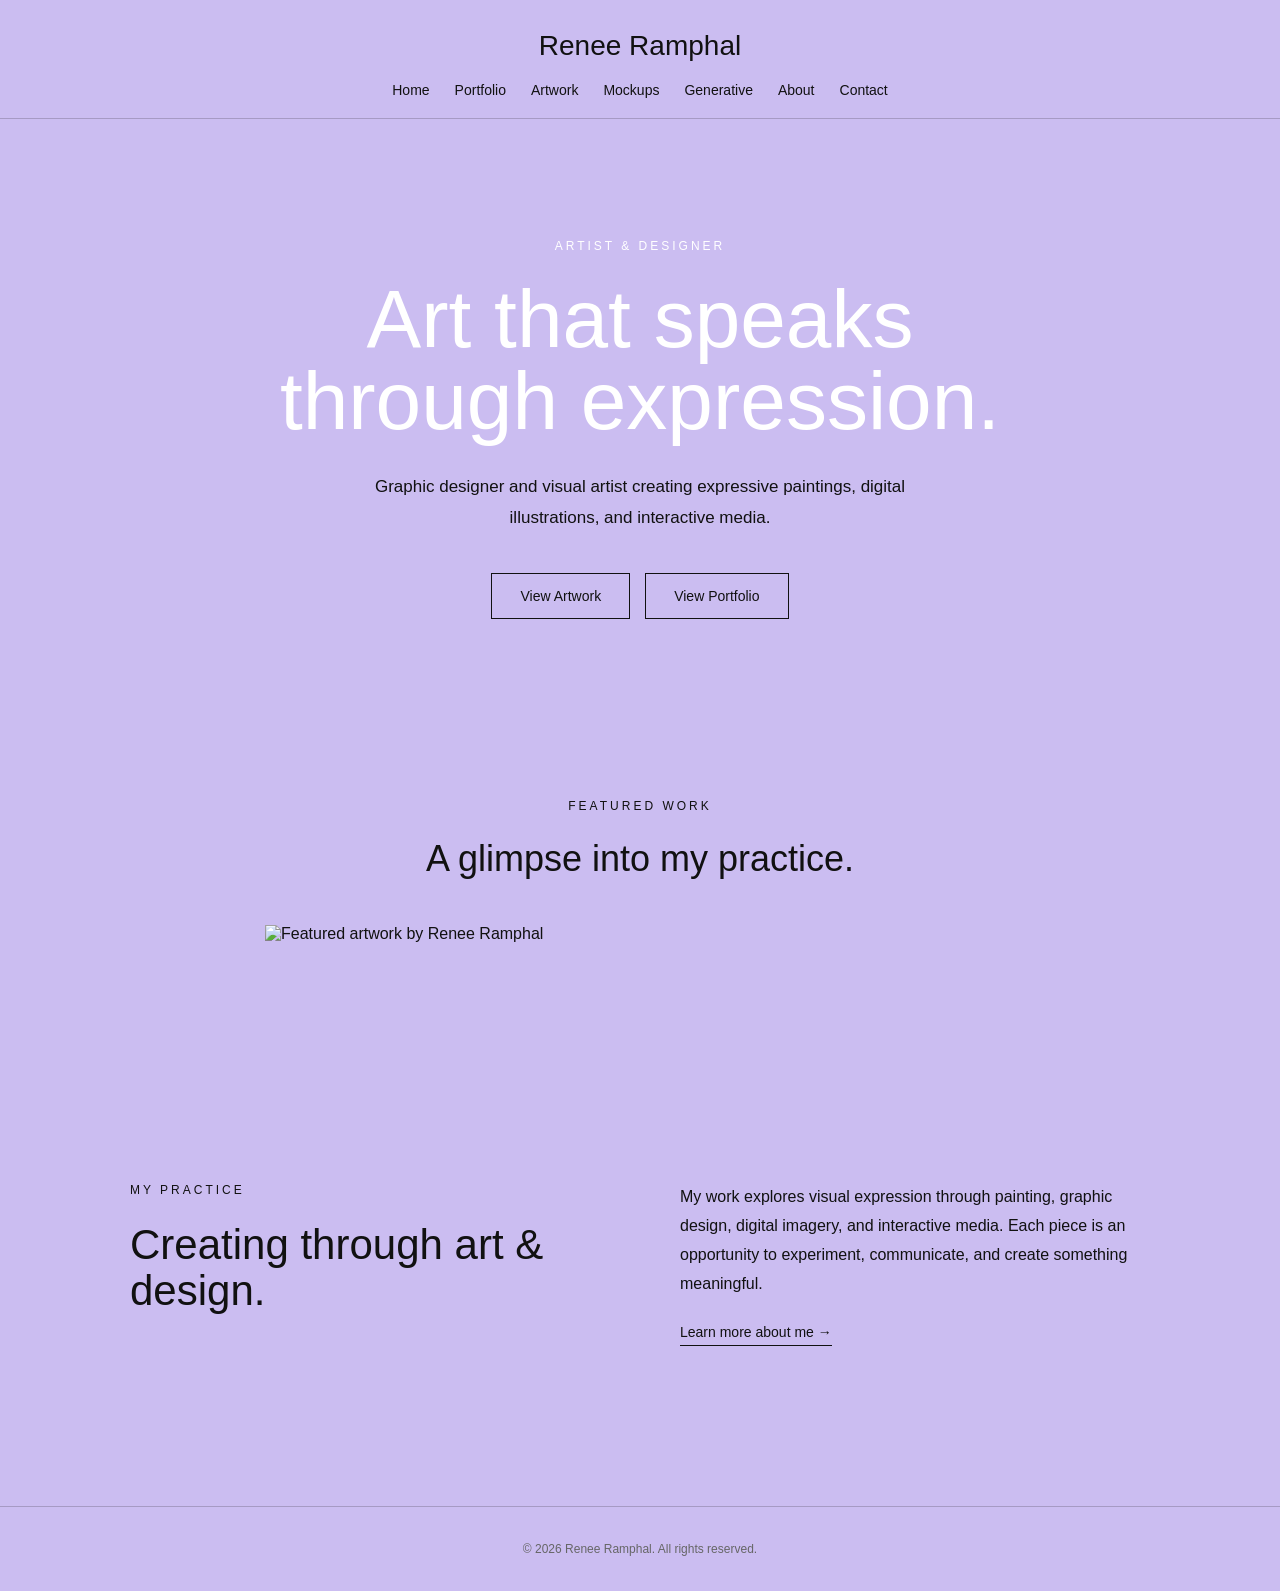
==== commit f8214797: "Update index.html" ====
--- a/index.html
+++ b/index.html
@@ -62,7 +62,7 @@
 
         <div class="hero-image">
             <img 
-                src="https://res.cloudinary.com/igc7mcmc/image/upload/v1788753500/homePageArtfitti2_kxppcx.jpg"
+                src="https://res.cloudinary.com/igc7mcmc/image/upload/v1788754942/homePageArtfitti3_nh7qdw.jpg"
                 alt="Featured artwork by Renee Ramphal">
         </div>
 
--- a/css/style.css
+++ b/css/style.css
@@ -1,11 +1,6 @@
-
-.home-page {
-    background: #a091ca;
-}
-
-/* ========================================
+/* =========================================
    RESET
-======================================== */
+========================================= */
 
 * {
     margin: 0;
@@ -14,9 +9,9 @@
 }
 
 
-/* ========================================
+/* =========================================
    BODY
-======================================== */
+========================================= */
 
 body {
     font-family: Arial, Helvetica, sans-serif;
@@ -26,28 +21,28 @@
 }
 
 
-/* ========================================
+/* =========================================
    HEADER
-======================================== */
+========================================= */
 
 header {
     width: 100%;
-    text-align: center;
     padding: 30px 20px 20px;
+    text-align: center;
     background: #ffffff;
-    border-bottom: 1px solid #eee;
+    border-bottom: 1px solid #eeeeee;
 }
 
 header h1 {
+    margin-bottom: 20px;
     font-size: 28px;
     font-weight: 400;
-    margin-bottom: 20px;
-}
-
-
-/* ========================================
+}
+
+
+/* =========================================
    NAVIGATION
-======================================== */
+========================================= */
 
 nav {
     display: flex;
@@ -58,8 +53,8 @@
 }
 
 nav a {
+    color: #111111;
     text-decoration: none;
-    color: #111111;
     font-size: 14px;
     font-weight: 400;
     transition: opacity 0.3s ease;
@@ -70,42 +65,137 @@
 }
 
 
-/* ========================================
+/* =========================================
+   HOME PAGE
+========================================= */
+
+.home-page {
+    background: #cbbdf1;
+}
+
+.home-page header {
+    background: #cbbdf1;
+    border-bottom: 1px solid rgba(17, 17, 17, 0.2);
+}
+
+.home-page main {
+    background: #cbbdf1;
+}
+
+.home-page footer {
+    background: #cbbdf1;
+    border-top: 1px solid rgba(17, 17, 17, 0.2);
+}
+
+.home-page .hero h2,
+.home-page .hero .eyebrow {
+    color: #ffffff;
+}
+
+
+/* =========================================
    HERO
-======================================== */
+========================================= */
 
 .hero {
-    max-width: 650px;
-    margin: 80px auto 40px;
-    padding: 0 20px;
-    text-align: center;
+    max-width: 850px;
+    margin: 0 auto;
+    padding: 120px 20px 100px;
+    text-align: center;
+}
+
+.hero-text {
+    width: 100%;
+}
+
+.eyebrow {
+    margin-bottom: 25px;
+    font-size: 12px;
+    font-weight: 400;
+    letter-spacing: 3px;
 }
 
 .hero h2 {
-    font-size: 32px;
-    font-weight: 400;
-    margin-bottom: 15px;
-}
-
-.hero p {
-    font-size: 15px;
-    line-height: 1.7;
-    max-width: 550px;
+    margin-bottom: 30px;
+    font-size: clamp(48px, 7vw, 82px);
+    line-height: 1;
+    font-weight: 400;
+}
+
+.hero p:not(.eyebrow) {
+    max-width: 600px;
     margin: 0 auto;
-}
-
-
-/* ========================================
-   HERO IMAGE / HOME PAGE
-======================================== */
+    font-size: 17px;
+    line-height: 1.8;
+}
+
+
+/* =========================================
+   HERO BUTTONS
+========================================= */
+
+.hero-buttons {
+    display: flex;
+    justify-content: center;
+    gap: 15px;
+    margin-top: 40px;
+}
+
+.button {
+    display: inline-block;
+    padding: 14px 28px;
+    border: 1px solid #111111;
+    background: transparent;
+    color: #111111;
+    text-decoration: none;
+    font-size: 14px;
+    transition: all 0.3s ease;
+}
+
+.button:hover {
+    background: #111111;
+    color: #ffffff;
+}
+
+
+/* Keep View Portfolio transparent on lavender background */
+
+.home-page .button.secondary {
+    background: transparent;
+}
+
+.home-page .button.secondary:hover {
+    background: #111111;
+    color: #ffffff;
+}
+
+
+/* =========================================
+   FEATURED ARTWORK
+========================================= */
+
+.featured-art {
+    max-width: 1200px;
+    margin: 0 auto;
+    padding: 80px 40px 120px;
+}
+
+.section-heading {
+    margin-bottom: 45px;
+    text-align: center;
+}
+
+.section-heading h2 {
+    margin-top: 10px;
+    font-size: 36px;
+    font-weight: 400;
+}
 
 .hero-image {
     width: 100%;
     display: flex;
     justify-content: center;
     align-items: center;
-    margin: 40px auto 80px;
-    padding: 0 20px;
 }
 
 .hero-image img {
@@ -116,709 +206,9 @@
 }
 
 
-/* ========================================
-   GALLERY
-======================================== */
-
-.gallery {
-    display: grid;
-    grid-template-columns: repeat(3, 1fr);
-    gap: 40px;
-    max-width: 1500px;
-    margin: 80px auto;
-    padding: 0 40px;
-}
-
-.card img {
-    width: 100%;
-    display: block;
-    transition: transform 0.4s ease;
-}
-
-.card:hover img {
-    transform: scale(1.04);
-}
-
-.gallery img {
-    cursor: pointer;
-    transition: transform 0.3s ease;
-}
-
-.gallery img:hover {
-    transform: scale(1.03);
-}
-
-
-/* ========================================
-   ABOUT PAGE
-======================================== */
-
-.about {
-    max-width: 1200px;
-    margin: 80px auto;
-    padding: 0 40px;
-
-    display: grid;
-    grid-template-columns: 700px 1fr;
-    gap: 60px;
-    align-items: center;
-}
-
-.about-image img {
-    width: 100%;
-    border-radius: 10px;
-    display: block;
-}
-
-.about-text h2 {
-    font-size: 2.5rem;
-    margin-bottom: 20px;
-}
-
-.about-text p {
-    font-size: 1.1rem;
-    line-height: 1.8;
-    margin-bottom: 20px;
-}
-
-
-/* ========================================
-   CONTACT PAGE
-======================================== */
-
-.contact {
-    max-width: 700px;
-    margin: 80px auto;
-    padding: 20px;
-    text-align: center;
-}
-
-.contact h2 {
-    font-size: 2.5rem;
-    margin-bottom: 20px;
-}
-
-.contact p {
-    margin-bottom: 30px;
-    line-height: 1.6;
-}
-
-.contact-info {
-    margin-bottom: 40px;
-}
-
-
-/* ========================================
-   CONTACT FORM
-======================================== */
-
-form {
-    display: flex;
-    flex-direction: column;
-    gap: 20px;
-}
-
-label {
-    text-align: left;
-    font-weight: bold;
-}
-
-input,
-textarea {
-    padding: 15px;
-    border: 1px solid #ccc;
-    font-size: 1rem;
-    border-radius: 6px;
-    font-family: Arial, Helvetica, sans-serif;
-}
-
-textarea {
-    min-height: 150px;
-    resize: vertical;
-}
-
-button {
-    padding: 15px;
-    border: none;
-    background: #000000;
-    color: #ffffff;
-    cursor: pointer;
-    font-size: 1rem;
-    transition: background 0.3s ease;
-}
-
-button:hover {
-    background: #555555;
-}
-
-
-/* ========================================
-   GENERATIVE ART
-======================================== */
-
-.generative-container {
-    display: flex;
-    flex-direction: column;
-    align-items: center;
-    gap: 40px;
-
-    width: 100%;
-    max-width: 900px;
-
-    margin: 60px auto;
-    padding: 0 20px;
-}
-
-.generative-container canvas {
-    display: block;
-
-    width: 700px;
-    max-width: 100%;
-    height: auto;
-
-    border: 2px solid #ccc;
-}
-
-
-/* ========================================
-   LIGHTBOX
-======================================== */
-
-.lightbox {
-    display: none;
-    position: fixed;
-    top: 0;
-    left: 0;
-
-    width: 100%;
-    height: 100%;
-
-    background: rgba(0, 0, 0, 0.9);
-
-    justify-content: center;
-    align-items: center;
-
-    z-index: 1000;
-}
-
-.lightbox img {
-    max-width: 90%;
-    max-height: 90%;
-    border-radius: 8px;
-}
-
-.close {
-    position: absolute;
-    top: 25px;
-    right: 40px;
-
-    color: white;
-    font-size: 45px;
-    cursor: pointer;
-
-    font-family: Arial, Helvetica, sans-serif;
-}
-
-
-/* ========================================
-   GENERAL TEXT
-======================================== */
-
-h1 {
-    text-align: center;
-}
-
-body > p {
-    text-align: center;
-    max-width: 700px;
-    margin: 20px auto 50px;
-    line-height: 1.7;
-}
-
-.text {
-    max-width: 700px;
-    margin: 40px auto;
-    text-align: center;
-    line-height: 1.6;
-}
-
-
-/* ========================================
-   FOOTER
-======================================== */
-
-footer {
-    text-align: center;
-    padding: 30px 20px;
-    margin-top: 50px;
-
-    font-size: 12px;
-    color: #666666;
-
-    background: #f5f5f5;
-    border-top: 1px solid #ddd;
-}
-
-
-/* ========================================
-   MOBILE
-======================================== */
-
-@media (max-width: 768px) {
-
-    /* About */
-
-    .about {
-        grid-template-columns: 1fr;
-        text-align: center;
-        padding: 0 20px;
-    }
-
-    .about-image {
-        max-width: 300px;
-        margin: auto;
-    }
-
-    /* Gallery */
-
-    .gallery {
-        grid-template-columns: 1fr;
-        gap: 30px;
-        padding: 0 20px;
-    }
-
-    /* Generative Art */
-
-    .generative-container {
-        gap: 25px;
-        padding: 0 15px;
-    }
-
-    .generative-container canvas {
-        width: 100%;
-    }
-}
-
-
-@media (max-width: 600px) {
-
-    /* Header */
-
-    header {
-        padding-top: 25px;
-    }
-
-    header h1 {
-        font-size: 24px;
-    }
-
-    /* Navigation */
-
-    nav {
-        gap: 15px;
-    }
-
-    nav a {
-        font-size: 13px;
-    }
-
-    /* Hero */
-
-    .hero {
-        margin-top: 60px;
-    }
-
-    .hero h2 {
-        font-size: 26px;
-    }
-
-    .hero p {
-        font-size: 14px;
-    }
-
-    /* Hero Image */
-
-    .hero-image img {
-        width: 100%;
-        max-width: 500px;
-    }
-
-    /* About */
-
-    .about-text h2 {
-        font-size: 2rem;
-    }
-
-    .about-text p {
-        font-size: 1rem;
-    }
-}
-
-
-/* ========================================
-   RESET
-======================================== */
-
-* {
-    margin: 0;
-    padding: 0;
-    box-sizing: border-box;
-}
-
-
-/* ========================================
-   BODY
-======================================== */
-
-body {
-    font-family: Arial, Helvetica, sans-serif;
-    background: #ffffff;
-    color: #111111;
-    min-height: 100vh;
-}
-
-
-/* ========================================
-   HEADER
-======================================== */
-
-header {
-    width: 100%;
-    text-align: center;
-    padding: 30px 20px 20px;
-    background: #ffffff;
-    border-bottom: 1px solid #eeeeee;
-}
-
-header h1 {
-    font-size: 28px;
-    font-weight: 400;
-    margin-bottom: 20px;
-}
-
-
-/* ========================================
-   NAVIGATION
-======================================== */
-
-nav {
-    display: flex;
-    justify-content: center;
-    align-items: center;
-    gap: 25px;
-    flex-wrap: wrap;
-}
-
-nav a {
-    color: #111111;
-    text-decoration: none;
-    font-size: 14px;
-    font-weight: 400;
-    transition: opacity 0.3s ease;
-}
-
-nav a:hover {
-    opacity: 0.5;
-}
-
-
-/* ========================================
-   HERO / INTRO
-======================================== */
-
-.hero {
-    max-width: 850px;
-    margin: 0 auto;
-    padding: 120px 20px 100px;
-    text-align: center;
-}
-
-.hero-text {
-    width: 100%;
-}
-
-
-/* Small title above main heading */
-
-.eyebrow {
-    font-size: 12px;
-    letter-spacing: 3px;
-    font-weight: 400;
-    margin-bottom: 25px;
-}
-
-
-/* Main heading */
-
-.hero h2 {
-    font-size: clamp(48px, 7vw, 82px);
-    line-height: 1;
-    font-weight: 400;
-    margin-bottom: 30px;
-}
-
-
-/* Description */
-
-.hero p:not(.eyebrow) {
-    max-width: 600px;
-    margin: 0 auto;
-    font-size: 17px;
-    line-height: 1.8;
-}
-
-
-/* ========================================
-   HERO BUTTONS
-======================================== */
-
-.hero-buttons {
-    display: flex;
-    justify-content: center;
-    gap: 15px;
-    margin-top: 40px;
-}
-
-.button {
-    display: inline-block;
-    padding: 14px 28px;
-    border: 1px solid #111111;
-    color: #111111;
-    text-decoration: none;
-    font-size: 14px;
-    transition: all 0.3s ease;
-}
-
-.button:hover {
-    background: #111111;
-    color: #ffffff;
-}
-
-.button.secondary {
-    background: #ffffff;
-}
-
-.button.secondary:hover {
-    background: #111111;
-    color: #ffffff;
-}
-
-
-/* ========================================
-   FEATURED ARTWORK
-======================================== */
-
-.featured-art {
-    max-width: 1200px;
-    margin: 0 auto;
-    padding: 80px 40px 120px;
-}
-
-
-/* Section heading */
-
-.section-heading {
-    text-align: center;
-    margin-bottom: 45px;
-}
-
-.section-heading h2 {
-    font-size: 36px;
-    font-weight: 400;
-    margin-top: 10px;
-}
-
-
-/* Featured image */
-
-.hero-image {
-    width: 100%;
-    display: flex;
-    justify-content: center;
-}
-
-.hero-image img {
-    display: block;
-    width: 750px;
-    max-width: 100%;
-    height: auto;
-}
-
-
-/* ========================================
-   ABOUT / MY PRACTICE
-======================================== */
-
-.home-about {
-    max-width: 1100px;
-    margin: 0 auto;
-    padding: 120px 40px;
-
-    display: grid;
-    grid-template-columns: 1fr 1fr;
-    gap: 80px;
-    align-items: start;
-}
-
-.home-about h2 {
-    font-size: 42px;
-    line-height: 1.1;
-    font-weight: 400;
-    margin-top: 10px;
-}
-
-.home-about > div:last-child p {
-    font-size: 16px;
-    line-height: 1.8;
-    margin-bottom: 25px;
-    max-width: 500px;
-}
-
-
-/* About link */
-
-.text-link {
-    display: inline-block;
-    color: #111111;
-    text-decoration: none;
-    border-bottom: 1px solid #111111;
-    padding-bottom: 5px;
-    font-size: 14px;
-    transition: opacity 0.3s ease;
-}
-
-.text-link:hover {
-    opacity: 0.5;
-}
-
-
-/* ========================================
-   FOOTER
-======================================== */
-
-footer {
-    text-align: center;
-    padding: 35px 20px;
-    margin-top: 40px;
-    background: #f5f5f5;
-    border-top: 1px solid #dddddd;
-}
-
-footer p {
-    font-size: 12px;
-    color: #666666;
-}
-
-
-/* ========================================
-   MOBILE
-======================================== */
-
-@media (max-width: 768px) {
-
-    /* Header */
-
-    header {
-        padding: 25px 15px 20px;
-    }
-
-    header h1 {
-        font-size: 24px;
-    }
-
-    nav {
-        gap: 15px;
-    }
-
-    nav a {
-        font-size: 13px;
-    }
-
-
-    /* Hero */
-
-    .hero {
-        padding: 80px 20px 70px;
-    }
-
-    .hero h2 {
-        font-size: 48px;
-    }
-
-    .hero p:not(.eyebrow) {
-        font-size: 15px;
-    }
-
-
-    /* Buttons */
-
-    .hero-buttons {
-        flex-direction: column;
-        align-items: center;
-    }
-
-    .button {
-        width: 200px;
-        text-align: center;
-    }
-
-
-    /* Featured artwork */
-
-    .featured-art {
-        padding: 60px 20px 80px;
-    }
-
-    .section-heading h2 {
-        font-size: 30px;
-    }
-
-    .hero-image img {
-        width: 100%;
-    }
-
-
-    /* About */
-
-    .home-about {
-        grid-template-columns: 1fr;
-        gap: 40px;
-        padding: 80px 25px;
-    }
-
-    .home-about h2 {
-        font-size: 36px;
-    }
-}
-
-
-/* ========================================
-   SMALL PHONES
-======================================== */
-
-@media (max-width: 480px) {
-
-    .hero h2 {
-        font-size: 40px;
-    }
-
-    .hero {
-        padding-top: 65px;
-    }
-
-    .eyebrow {
-        font-size: 10px;
-        letter-spacing: 2px;
-    }
-
-    .home-about h2 {
-        font-size: 32px;
-    }
-}
-
-/* ========================================
+/* =========================================
    PAGE INTRO
-======================================== */
+========================================= */
 
 .page-intro {
     max-width: 750px;
@@ -828,10 +218,10 @@
 }
 
 .page-intro h2 {
+    margin-bottom: 25px;
     font-size: clamp(40px, 6vw, 65px);
     line-height: 1.05;
     font-weight: 400;
-    margin-bottom: 25px;
 }
 
 .page-intro p:not(.eyebrow) {
@@ -842,9 +232,9 @@
 }
 
 
-/* ========================================
-   ARTWORK GALLERY
-======================================== */
+/* =========================================
+   GALLERY
+========================================= */
 
 .gallery {
     display: grid;
@@ -861,10 +251,10 @@
 }
 
 .card img {
+    display: block;
     width: 100%;
     height: auto;
-    display: block;
-
+    cursor: pointer;
     transition: transform 0.4s ease;
 }
 
@@ -873,16 +263,200 @@
 }
 
 
-/* ========================================
+/* =========================================
+   ABOUT PAGE
+========================================= */
+
+.about {
+    max-width: 1200px;
+    margin: 80px auto;
+    padding: 0 40px;
+
+    display: grid;
+    grid-template-columns: 700px 1fr;
+    gap: 60px;
+    align-items: center;
+}
+
+.about-image img {
+    display: block;
+    width: 100%;
+    border-radius: 10px;
+}
+
+.about-text h2 {
+    margin-bottom: 20px;
+    font-size: 2.5rem;
+    font-weight: 400;
+}
+
+.about-text p {
+    margin-bottom: 20px;
+    font-size: 1.1rem;
+    line-height: 1.8;
+}
+
+
+/* =========================================
+   HOME ABOUT / MY PRACTICE
+========================================= */
+
+.home-about {
+    max-width: 1100px;
+    margin: 0 auto;
+    padding: 120px 40px;
+
+    display: grid;
+    grid-template-columns: 1fr 1fr;
+    gap: 80px;
+    align-items: start;
+}
+
+.home-about h2 {
+    margin-top: 10px;
+    font-size: 42px;
+    line-height: 1.1;
+    font-weight: 400;
+}
+
+.home-about > div:last-child p {
+    max-width: 500px;
+    margin-bottom: 25px;
+    font-size: 16px;
+    line-height: 1.8;
+}
+
+.text-link {
+    display: inline-block;
+    padding-bottom: 5px;
+    border-bottom: 1px solid #111111;
+
+    color: #111111;
+    text-decoration: none;
+    font-size: 14px;
+
+    transition: opacity 0.3s ease;
+}
+
+.text-link:hover {
+    opacity: 0.5;
+}
+
+
+/* =========================================
+   CONTACT PAGE
+========================================= */
+
+.contact {
+    max-width: 700px;
+    margin: 80px auto;
+    padding: 20px;
+    text-align: center;
+}
+
+.contact h2 {
+    margin-bottom: 20px;
+    font-size: 2.5rem;
+    font-weight: 400;
+}
+
+.contact p {
+    margin-bottom: 30px;
+    line-height: 1.6;
+}
+
+.contact-info {
+    margin-bottom: 40px;
+}
+
+
+/* =========================================
+   CONTACT FORM
+========================================= */
+
+form {
+    display: flex;
+    flex-direction: column;
+    gap: 20px;
+}
+
+label {
+    text-align: left;
+    font-weight: bold;
+}
+
+input,
+textarea {
+    padding: 15px;
+
+    border: 1px solid #cccccc;
+    border-radius: 6px;
+
+    font-family: Arial, Helvetica, sans-serif;
+    font-size: 1rem;
+}
+
+textarea {
+    min-height: 150px;
+    resize: vertical;
+}
+
+button {
+    padding: 15px;
+
+    border: none;
+    background: #000000;
+    color: #ffffff;
+
+    cursor: pointer;
+    font-size: 1rem;
+
+    transition: background 0.3s ease;
+}
+
+button:hover {
+    background: #555555;
+}
+
+
+/* =========================================
+   GENERATIVE ART
+========================================= */
+
+.generative-container {
+    width: 100%;
+    max-width: 900px;
+
+    margin: 60px auto;
+    padding: 0 20px;
+
+    display: flex;
+    flex-direction: column;
+    align-items: center;
+    gap: 40px;
+}
+
+.generative-container canvas {
+    display: block;
+    width: 700px;
+    max-width: 100%;
+    height: auto;
+
+    border: 2px solid #cccccc;
+}
+
+
+/* =========================================
    LIGHTBOX
-======================================== */
+========================================= */
 
 .lightbox {
     display: none;
+
     position: fixed;
-
     top: 0;
     left: 0;
+    z-index: 2000;
 
     width: 100%;
     height: 100%;
@@ -891,8 +465,6 @@
 
     justify-content: center;
     align-items: center;
-
-    z-index: 2000;
 }
 
 .lightbox img {
@@ -903,20 +475,61 @@
 
 .close {
     position: absolute;
-
     top: 20px;
     right: 35px;
 
-    color: white;
+    color: #ffffff;
+    font-family: Arial, Helvetica, sans-serif;
     font-size: 45px;
 
     cursor: pointer;
 }
 
 
-/* ========================================
-   MOBILE
-======================================== */
+/* =========================================
+   GENERAL TEXT
+========================================= */
+
+body > p {
+    max-width: 700px;
+    margin: 20px auto 50px;
+
+    text-align: center;
+    line-height: 1.7;
+}
+
+.text {
+    max-width: 700px;
+    margin: 40px auto;
+
+    text-align: center;
+    line-height: 1.6;
+}
+
+
+/* =========================================
+   FOOTER
+========================================= */
+
+footer {
+    margin-top: 40px;
+    padding: 35px 20px;
+
+    text-align: center;
+
+    background: #f5f5f5;
+    border-top: 1px solid #dddddd;
+}
+
+footer p {
+    color: #666666;
+    font-size: 12px;
+}
+
+
+/* =========================================
+   TABLET
+========================================= */
 
 @media (max-width: 900px) {
 
@@ -926,10 +539,143 @@
         padding: 30px 25px 80px;
     }
 
-}
-
-
-@media (max-width: 600px) {
+    .about {
+        grid-template-columns: 1fr;
+        gap: 40px;
+        text-align: center;
+        padding: 0 25px;
+    }
+
+    .about-image {
+        max-width: 500px;
+        margin: 0 auto;
+    }
+}
+
+
+/* =========================================
+   MOBILE
+========================================= */
+
+@media (max-width: 768px) {
+
+    header {
+        padding: 25px 15px 20px;
+    }
+
+    header h1 {
+        font-size: 24px;
+    }
+
+    nav {
+        gap: 15px;
+    }
+
+    nav a {
+        font-size: 13px;
+    }
+
+
+    /* Hero */
+
+    .hero {
+        padding: 80px 20px 70px;
+    }
+
+    .hero h2 {
+        font-size: 48px;
+    }
+
+    .hero p:not(.eyebrow) {
+        font-size: 15px;
+    }
+
+
+    /* Buttons */
+
+    .hero-buttons {
+        flex-direction: column;
+        align-items: center;
+    }
+
+    .button {
+        width: 200px;
+        text-align: center;
+    }
+
+
+    /* Featured artwork */
+
+    .featured-art {
+        padding: 60px 20px 80px;
+    }
+
+    .section-heading h2 {
+        font-size: 30px;
+    }
+
+    .hero-image img {
+        width: 100%;
+    }
+
+
+    /* Home about */
+
+    .home-about {
+        grid-template-columns: 1fr;
+        gap: 40px;
+        padding: 80px 25px;
+    }
+
+    .home-about h2 {
+        font-size: 36px;
+    }
+
+
+    /* Generative art */
+
+    .generative-container {
+        gap: 25px;
+        padding: 0 15px;
+    }
+
+    .generative-container canvas {
+        width: 100%;
+    }
+
+
+    /* Gallery */
+
+    .gallery {
+        grid-template-columns: 1fr;
+        gap: 30px;
+        padding: 20px 20px 70px;
+    }
+}
+
+
+/* =========================================
+   SMALL PHONES
+========================================= */
+
+@media (max-width: 480px) {
+
+    .hero {
+        padding-top: 65px;
+    }
+
+    .hero h2 {
+        font-size: 40px;
+    }
+
+    .eyebrow {
+        font-size: 10px;
+        letter-spacing: 2px;
+    }
+
+    .home-about h2 {
+        font-size: 32px;
+    }
 
     .page-intro {
         padding: 70px 20px 40px;
@@ -939,27 +685,11 @@
         font-size: 38px;
     }
 
-    .gallery {
-        grid-template-columns: 1fr;
-        gap: 25px;
-        padding: 20px 20px 70px;
-    }
-
-}
-.home-page .button.secondary {
-    background: transparent;
-}
-
-.home-page {
-    background: #a091ca;
-}
-
-.home-page header {
-    background: #a091ca;
-    border-bottom: 1px solid rgba(17, 17, 17, 0.2);
-}
-
-.home-page footer {
-    background: #a091ca;
-    border-top: 1px solid rgba(17, 17, 17, 0.2);
-}
+    .about-text h2 {
+        font-size: 2rem;
+    }
+
+    .about-text p {
+        font-size: 1rem;
+    }
+}
